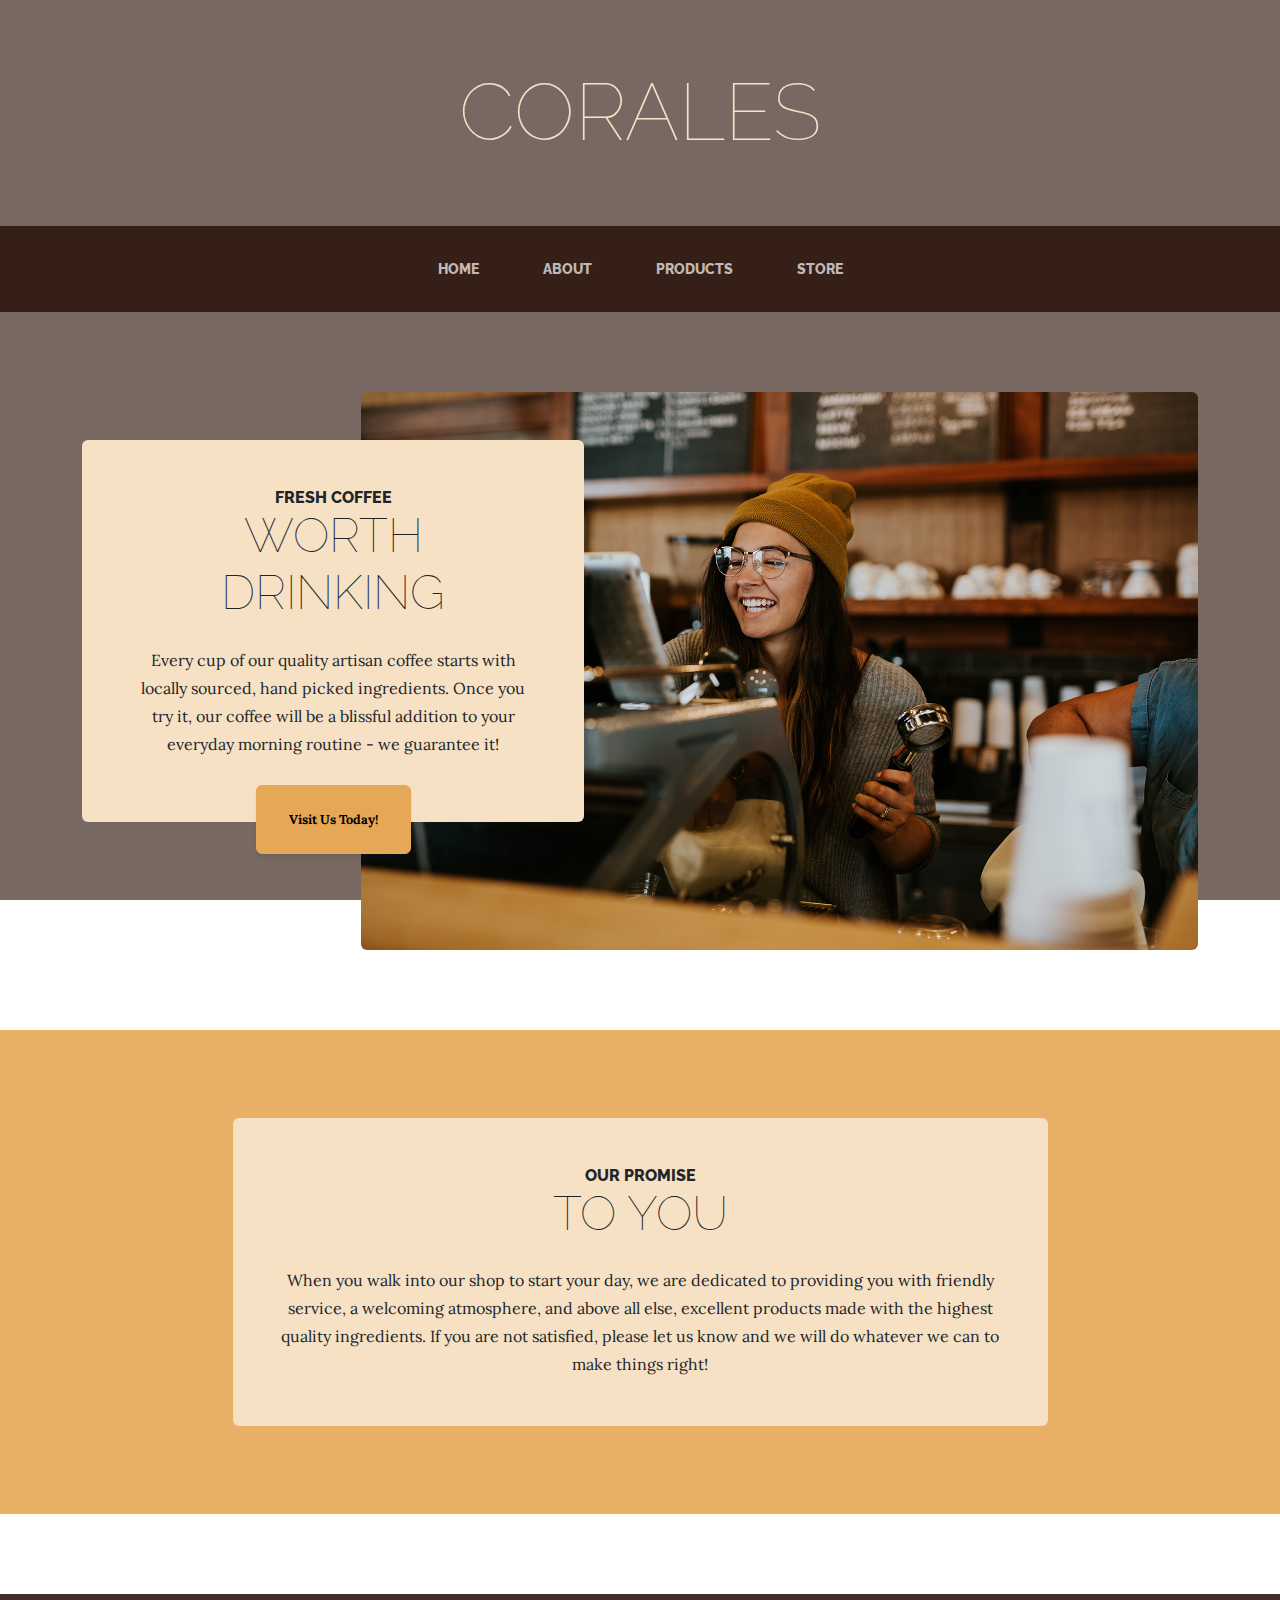
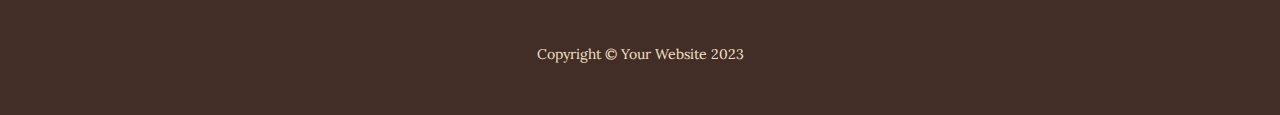
==== index.html @ 4abf5803 "Add files via upload" ====
<!DOCTYPE html>
<html lang="en">
    <head>
        <meta charset="utf-8" />
        <meta name="viewport" content="width=device-width, initial-scale=1, shrink-to-fit=no" />
        <meta name="description" content="" />
        <meta name="author" content="" />
        <title>sitio proyecto</title>
        <link rel="icon" type="image/x-icon" href="assets/favicon.ico" />
        <!-- Google fonts-->
        <link href="https://fonts.googleapis.com/css?family=Raleway:100,100i,200,200i,300,300i,400,400i,500,500i,600,600i,700,700i,800,800i,900,900i" rel="stylesheet" />
        <link href="https://fonts.googleapis.com/css?family=Lora:400,400i,700,700i" rel="stylesheet" />
        <!-- Core theme CSS (includes Bootstrap)-->
        <link href="styles.css" rel="stylesheet" />
    </head>
    <body>
        <header>
            <h1 class="site-heading text-center text-faded d-none d-lg-block">
                <span class="site-heading-upper text-primary mb-3"></span>
                <span class="site-heading-lower">Corales</span>
            </h1>
        </header>
        <!-- Navigation-->
        <nav class="navbar navbar-expand-lg navbar-dark py-lg-4" id="mainNav">
            <div class="container">
                <a class="navbar-brand text-uppercase fw-bold d-lg-none" href="index.html">Start Bootstrap</a>
                <button class="navbar-toggler" type="button" data-bs-toggle="collapse" data-bs-target="#navbarSupportedContent" aria-controls="navbarSupportedContent" aria-expanded="false" aria-label="Toggle navigation"><span class="navbar-toggler-icon"></span></button>
                <div class="collapse navbar-collapse" id="navbarSupportedContent">
                    <ul class="navbar-nav mx-auto">
                        <li class="nav-item px-lg-4"><a class="nav-link text-uppercase" href="index.html">Home</a></li>
                        <li class="nav-item px-lg-4"><a class="nav-link text-uppercase" href="about.html">About</a></li>
                        <li class="nav-item px-lg-4"><a class="nav-link text-uppercase" href="products.html">Products</a></li>
                        <li class="nav-item px-lg-4"><a class="nav-link text-uppercase" href="store.html">Store</a></li>
                    </ul>
                </div>
            </div>
        </nav>
        <section class="page-section clearfix">
            <div class="container">
                <div class="intro">
                    <img class="intro-img img-fluid mb-3 mb-lg-0 rounded" src="assets/img/intro.jpg" alt="..." />
                    <div class="intro-text left-0 text-center bg-faded p-5 rounded">
                        <h2 class="section-heading mb-4">
                            <span class="section-heading-upper">Fresh Coffee</span>
                            <span class="section-heading-lower">Worth Drinking</span>
                        </h2>
                        <p class="mb-3">Every cup of our quality artisan coffee starts with locally sourced, hand picked ingredients. Once you try it, our coffee will be a blissful addition to your everyday morning routine - we guarantee it!</p>
                        <div class="intro-button mx-auto"><a class="btn btn-primary btn-xl" href="#!">Visit Us Today!</a></div>
                    </div>
                </div>
            </div>
        </section>
        <section class="page-section cta">
            <div class="container">
                <div class="row">
                    <div class="col-xl-9 mx-auto">
                        <div class="cta-inner bg-faded text-center rounded">
                            <h2 class="section-heading mb-4">
                                <span class="section-heading-upper">Our Promise</span>
                                <span class="section-heading-lower">To You</span>
                            </h2>
                            <p class="mb-0">When you walk into our shop to start your day, we are dedicated to providing you with friendly service, a welcoming atmosphere, and above all else, excellent products made with the highest quality ingredients. If you are not satisfied, please let us know and we will do whatever we can to make things right!</p>
                        </div>
                    </div>
                </div>
            </div>
        </section>
        <footer class="footer text-faded text-center py-5">
            <div class="container"><p class="m-0 small">Copyright &copy; Your Website 2023</p></div>
        </footer>
        <!-- Bootstrap core JS-->
        <script src="https://cdn.jsdelivr.net/npm/bootstrap@5.2.3/dist/js/bootstrap.bundle.min.js"></script>
        <!-- Core theme JS-->
        <script src="js/scripts.js"></script>
    </body>
</html>
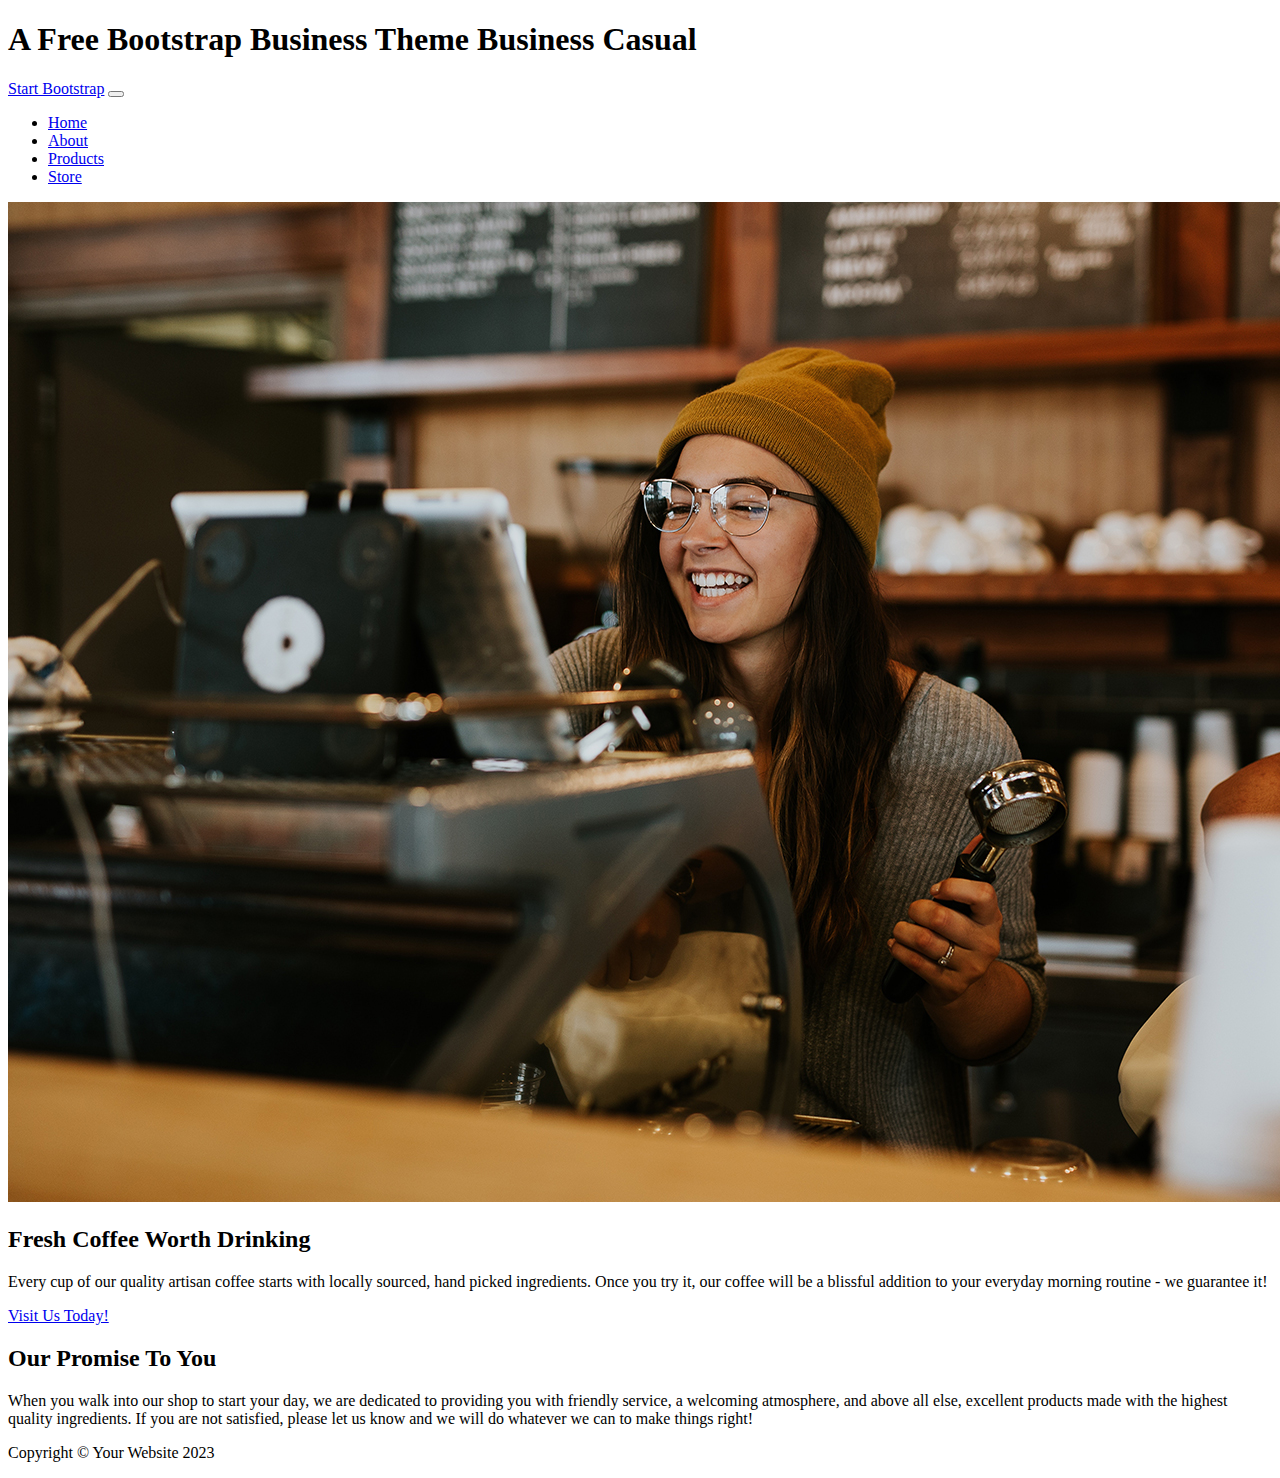
==== commit c54af022: "Add files via upload" ====
--- a/index.html
+++ b/index.html
@@ -5,19 +5,19 @@
         <meta name="viewport" content="width=device-width, initial-scale=1, shrink-to-fit=no" />
         <meta name="description" content="" />
         <meta name="author" content="" />
-        <title>sitio proyecto</title>
+        <title>Business Casual - Start Bootstrap Theme</title>
         <link rel="icon" type="image/x-icon" href="assets/favicon.ico" />
         <!-- Google fonts-->
         <link href="https://fonts.googleapis.com/css?family=Raleway:100,100i,200,200i,300,300i,400,400i,500,500i,600,600i,700,700i,800,800i,900,900i" rel="stylesheet" />
         <link href="https://fonts.googleapis.com/css?family=Lora:400,400i,700,700i" rel="stylesheet" />
         <!-- Core theme CSS (includes Bootstrap)-->
-        <link href="styles.css" rel="stylesheet" />
+        <link href="css/styles.css" rel="stylesheet" />
     </head>
     <body>
         <header>
             <h1 class="site-heading text-center text-faded d-none d-lg-block">
-                <span class="site-heading-upper text-primary mb-3"></span>
-                <span class="site-heading-lower">Corales</span>
+                <span class="site-heading-upper text-primary mb-3">A Free Bootstrap Business Theme</span>
+                <span class="site-heading-lower">Business Casual</span>
             </h1>
         </header>
         <!-- Navigation-->
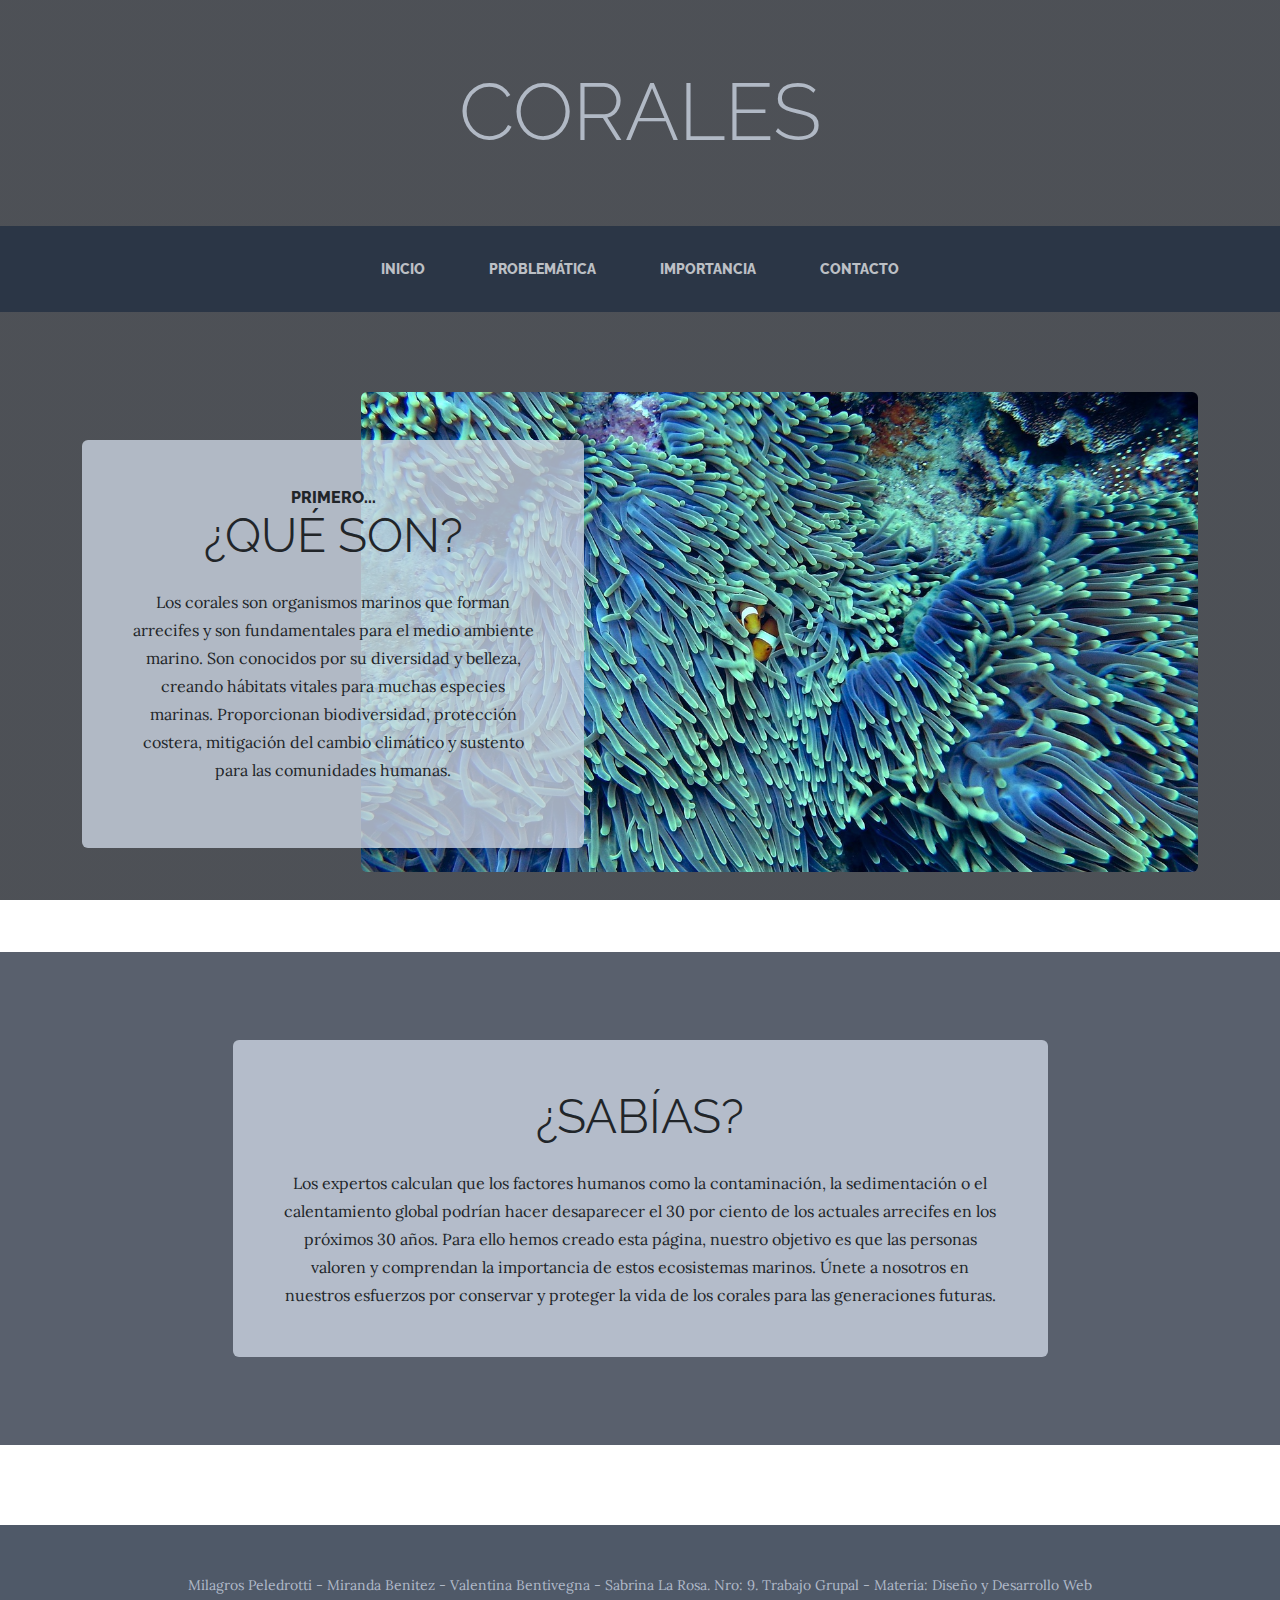
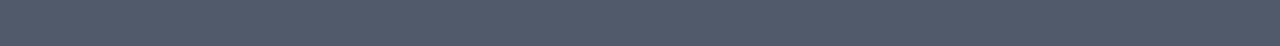
==== commit 48acef06: "Add files via upload" ====
--- a/index.html
+++ b/index.html
@@ -5,32 +5,33 @@
         <meta name="viewport" content="width=device-width, initial-scale=1, shrink-to-fit=no" />
         <meta name="description" content="" />
         <meta name="author" content="" />
-        <title>Business Casual - Start Bootstrap Theme</title>
+        <title>sitio proyecto</title>
         <link rel="icon" type="image/x-icon" href="assets/favicon.ico" />
         <!-- Google fonts-->
         <link href="https://fonts.googleapis.com/css?family=Raleway:100,100i,200,200i,300,300i,400,400i,500,500i,600,600i,700,700i,800,800i,900,900i" rel="stylesheet" />
         <link href="https://fonts.googleapis.com/css?family=Lora:400,400i,700,700i" rel="stylesheet" />
         <!-- Core theme CSS (includes Bootstrap)-->
-        <link href="css/styles.css" rel="stylesheet" />
+        <link href="styles.css" rel="stylesheet" />
     </head>
     <body>
         <header>
             <h1 class="site-heading text-center text-faded d-none d-lg-block">
-                <span class="site-heading-upper text-primary mb-3">A Free Bootstrap Business Theme</span>
-                <span class="site-heading-lower">Business Casual</span>
+                <span class="site-heading-upper text-primary mb-3"></span>
+                <span class="site-heading-lower">Corales</span>
             </h1>
         </header>
         <!-- Navigation-->
         <nav class="navbar navbar-expand-lg navbar-dark py-lg-4" id="mainNav">
             <div class="container">
-                <a class="navbar-brand text-uppercase fw-bold d-lg-none" href="index.html">Start Bootstrap</a>
+                <a class="navbar-brand text-uppercase fw-bold d-lg-none" href="index.html"></a>
                 <button class="navbar-toggler" type="button" data-bs-toggle="collapse" data-bs-target="#navbarSupportedContent" aria-controls="navbarSupportedContent" aria-expanded="false" aria-label="Toggle navigation"><span class="navbar-toggler-icon"></span></button>
                 <div class="collapse navbar-collapse" id="navbarSupportedContent">
                     <ul class="navbar-nav mx-auto">
-                        <li class="nav-item px-lg-4"><a class="nav-link text-uppercase" href="index.html">Home</a></li>
-                        <li class="nav-item px-lg-4"><a class="nav-link text-uppercase" href="about.html">About</a></li>
-                        <li class="nav-item px-lg-4"><a class="nav-link text-uppercase" href="products.html">Products</a></li>
-                        <li class="nav-item px-lg-4"><a class="nav-link text-uppercase" href="store.html">Store</a></li>
+                        
+                        <li class="nav-item px-lg-4"><a class="nav-link text-uppercase" href="index.html">Inicio</a></li>
+                        <li class="nav-item px-lg-4"><a class="nav-link text-uppercase" href="about.html">Problemática</a></li>
+                        <li class="nav-item px-lg-4"><a class="nav-link text-uppercase" href="products.html">Importancia</a></li>
+                        <li class="nav-item px-lg-4"><a class="nav-link text-uppercase" href="contacto.html">Contacto</a></li>
                     </ul>
                 </div>
             </div>
@@ -38,14 +39,14 @@
         <section class="page-section clearfix">
             <div class="container">
                 <div class="intro">
-                    <img class="intro-img img-fluid mb-3 mb-lg-0 rounded" src="assets/img/intro.jpg" alt="..." />
+                    <img class="intro-img img-fluid mb-3 mb-lg-0 rounded" src="water-1283152_1280.jpg" alt="..." />
                     <div class="intro-text left-0 text-center bg-faded p-5 rounded">
                         <h2 class="section-heading mb-4">
-                            <span class="section-heading-upper">Fresh Coffee</span>
-                            <span class="section-heading-lower">Worth Drinking</span>
+                            <span class="section-heading-upper">Primero...</span>
+                            <span class="section-heading-lower">¿Qué son?</span>
                         </h2>
-                        <p class="mb-3">Every cup of our quality artisan coffee starts with locally sourced, hand picked ingredients. Once you try it, our coffee will be a blissful addition to your everyday morning routine - we guarantee it!</p>
-                        <div class="intro-button mx-auto"><a class="btn btn-primary btn-xl" href="#!">Visit Us Today!</a></div>
+                        <p class="mb-3">Los corales son organismos marinos que forman arrecifes y son fundamentales para el medio ambiente marino. Son conocidos por su diversidad y belleza, creando hábitats vitales para muchas especies marinas. Proporcionan biodiversidad, protección costera, mitigación del cambio climático y sustento para las comunidades humanas.</p>
+                        
                     </div>
                 </div>
             </div>
@@ -56,17 +57,17 @@
                     <div class="col-xl-9 mx-auto">
                         <div class="cta-inner bg-faded text-center rounded">
                             <h2 class="section-heading mb-4">
-                                <span class="section-heading-upper">Our Promise</span>
-                                <span class="section-heading-lower">To You</span>
+                                <span class="section-heading-upper"></span>
+                                <span class="section-heading-lower">¿Sabías?</span>
                             </h2>
-                            <p class="mb-0">When you walk into our shop to start your day, we are dedicated to providing you with friendly service, a welcoming atmosphere, and above all else, excellent products made with the highest quality ingredients. If you are not satisfied, please let us know and we will do whatever we can to make things right!</p>
+                            <p class="mb-0">Los expertos calculan que los factores humanos como la contaminación, la sedimentación o el calentamiento global podrían hacer desaparecer el 30 por ciento de los actuales arrecifes en los próximos 30 años. Para ello hemos creado esta página, nuestro objetivo es que las personas valoren y comprendan la importancia de estos ecosistemas marinos. Únete a nosotros en nuestros esfuerzos por conservar y proteger la vida de los corales para las generaciones futuras. </p>
                         </div>
                     </div>
                 </div>
             </div>
         </section>
         <footer class="footer text-faded text-center py-5">
-            <div class="container"><p class="m-0 small">Copyright &copy; Your Website 2023</p></div>
+            <div class="container"><p class="m-0 small">Milagros Peledrotti - Miranda Benitez - Valentina Bentivegna - Sabrina La Rosa. Nro: 9. Trabajo Grupal - Materia: Diseño y Desarrollo Web  </p></div>
         </footer>
         <!-- Bootstrap core JS-->
         <script src="https://cdn.jsdelivr.net/npm/bootstrap@5.2.3/dist/js/bootstrap.bundle.min.js"></script>
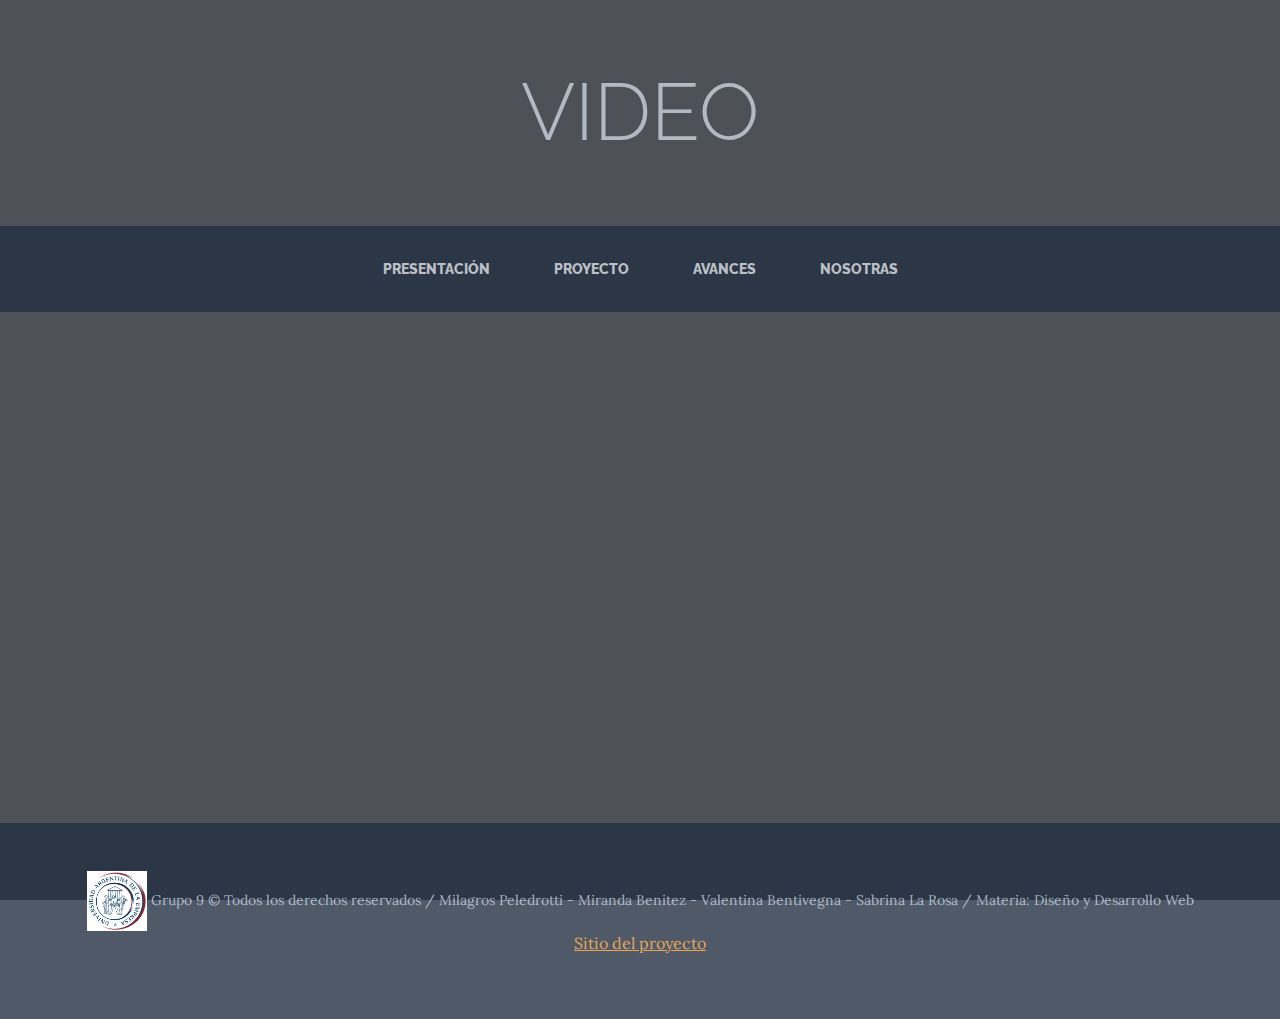
==== commit 3ea96b24: "v2" ====
--- a/index.html
+++ b/index.html
@@ -12,12 +12,13 @@
         <link href="https://fonts.googleapis.com/css?family=Lora:400,400i,700,700i" rel="stylesheet" />
         <!-- Core theme CSS (includes Bootstrap)-->
         <link href="styles.css" rel="stylesheet" />
+        
     </head>
     <body>
         <header>
             <h1 class="site-heading text-center text-faded d-none d-lg-block">
                 <span class="site-heading-upper text-primary mb-3"></span>
-                <span class="site-heading-lower">Corales</span>
+                <span class="site-heading-lower">VIDEO</span>
             </h1>
         </header>
         <!-- Navigation-->
@@ -27,51 +28,25 @@
                 <button class="navbar-toggler" type="button" data-bs-toggle="collapse" data-bs-target="#navbarSupportedContent" aria-controls="navbarSupportedContent" aria-expanded="false" aria-label="Toggle navigation"><span class="navbar-toggler-icon"></span></button>
                 <div class="collapse navbar-collapse" id="navbarSupportedContent">
                     <ul class="navbar-nav mx-auto">
-                        
-                        <li class="nav-item px-lg-4"><a class="nav-link text-uppercase" href="index.html">Inicio</a></li>
-                        <li class="nav-item px-lg-4"><a class="nav-link text-uppercase" href="about.html">Problemática</a></li>
-                        <li class="nav-item px-lg-4"><a class="nav-link text-uppercase" href="products.html">Importancia</a></li>
-                        <li class="nav-item px-lg-4"><a class="nav-link text-uppercase" href="contacto.html">Contacto</a></li>
+                        <li class="nav-item px-lg-4"><a class="nav-link text-uppercase" href="index.html">Presentación</a></li>
+                        <li class="nav-item px-lg-4"><a class="nav-link text-uppercase" href="about.html">Proyecto</a></li>
+                        <li class="nav-item px-lg-4"><a class="nav-link text-uppercase" href="products.html">Avances</a></li>
+                        <li class="nav-item px-lg-4"><a class="nav-link text-uppercase" href="store.html">Nosotras</a></li>
                     </ul>
                 </div>
             </div>
         </nav>
         <section class="page-section clearfix">
-            <div class="container">
-                <div class="intro">
-                    <img class="intro-img img-fluid mb-3 mb-lg-0 rounded" src="water-1283152_1280.jpg" alt="..." />
-                    <div class="intro-text left-0 text-center bg-faded p-5 rounded">
-                        <h2 class="section-heading mb-4">
-                            <span class="section-heading-upper">Primero...</span>
-                            <span class="section-heading-lower">¿Qué son?</span>
-                        </h2>
-                        <p class="mb-3">Los corales son organismos marinos que forman arrecifes y son fundamentales para el medio ambiente marino. Son conocidos por su diversidad y belleza, creando hábitats vitales para muchas especies marinas. Proporcionan biodiversidad, protección costera, mitigación del cambio climático y sustento para las comunidades humanas.</p>
-                        
-                    </div>
-                </div>
-            </div>
-        </section>
-        <section class="page-section cta">
-            <div class="container">
-                <div class="row">
-                    <div class="col-xl-9 mx-auto">
-                        <div class="cta-inner bg-faded text-center rounded">
-                            <h2 class="section-heading mb-4">
-                                <span class="section-heading-upper"></span>
-                                <span class="section-heading-lower">¿Sabías?</span>
-                            </h2>
-                            <p class="mb-0">Los expertos calculan que los factores humanos como la contaminación, la sedimentación o el calentamiento global podrían hacer desaparecer el 30 por ciento de los actuales arrecifes en los próximos 30 años. Para ello hemos creado esta página, nuestro objetivo es que las personas valoren y comprendan la importancia de estos ecosistemas marinos. Únete a nosotros en nuestros esfuerzos por conservar y proteger la vida de los corales para las generaciones futuras. </p>
-                        </div>
-                    </div>
-                </div>
-            </div>
+                <div class="video">
+                    <iframe width="560" height="315" src="https://www.youtube.com/embed/6KS4uowLSV8" title="YouTube video player" frameborder="0" allow="accelerometer; autoplay; clipboard-write; encrypted-media; gyroscope; picture-in-picture; web-share" allowfullscreen></iframe>                </div>          
         </section>
         <footer class="footer text-faded text-center py-5">
-            <div class="container"><p class="m-0 small">Milagros Peledrotti - Miranda Benitez - Valentina Bentivegna - Sabrina La Rosa. Nro: 9. Trabajo Grupal - Materia: Diseño y Desarrollo Web  </p></div>
+            <div class="container">
+                <p class="m-0 small"><img src="log_ uade.png" alt="Logo de la empresa" class="logo">                 Grupo 9 &copy; Todos los derechos reservados / Milagros Peledrotti - Miranda Benitez - Valentina Bentivegna - Sabrina La Rosa / Materia: Diseño y Desarrollo Web </p><a href="https://mirbenitez.github.io/proyecto/">Sitio del proyecto</a></div>
         </footer>
         <!-- Bootstrap core JS-->
         <script src="https://cdn.jsdelivr.net/npm/bootstrap@5.2.3/dist/js/bootstrap.bundle.min.js"></script>
         <!-- Core theme JS-->
         <script src="js/scripts.js"></script>
     </body>
-</html>
+</html>